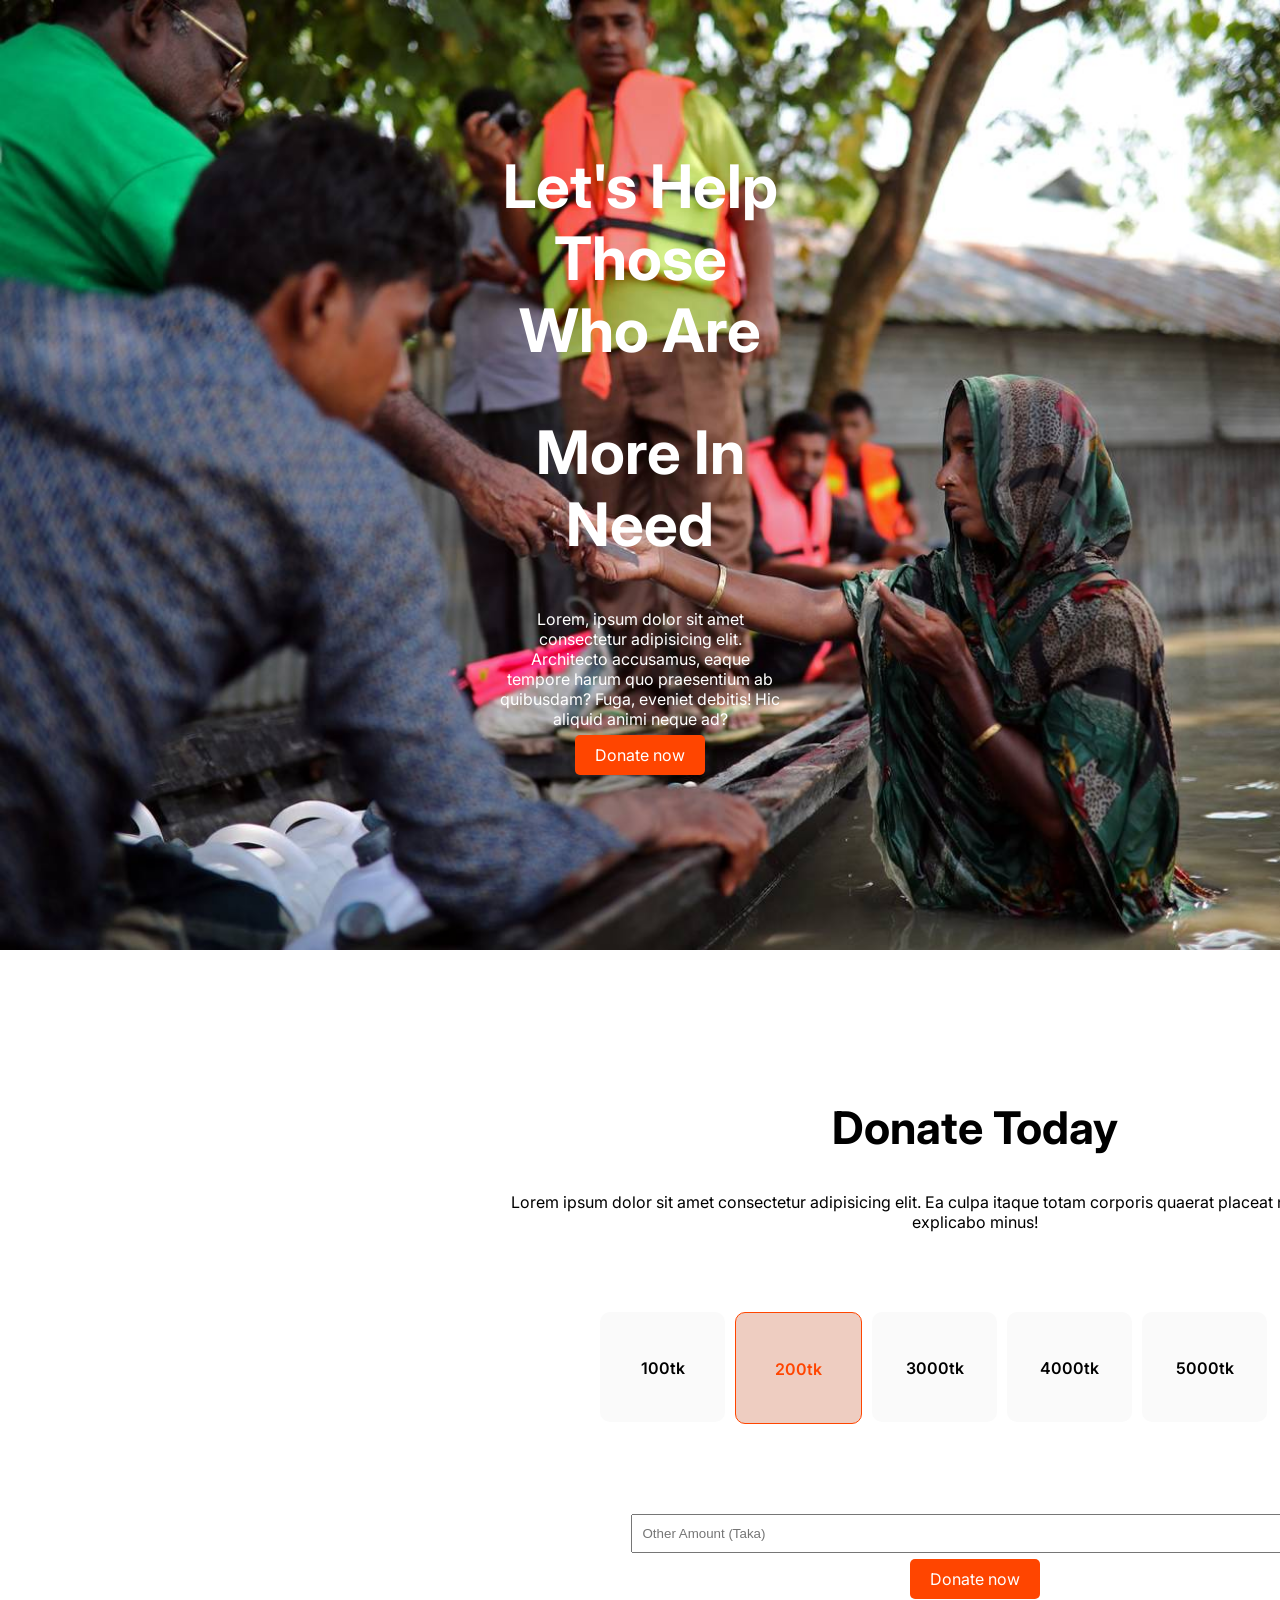
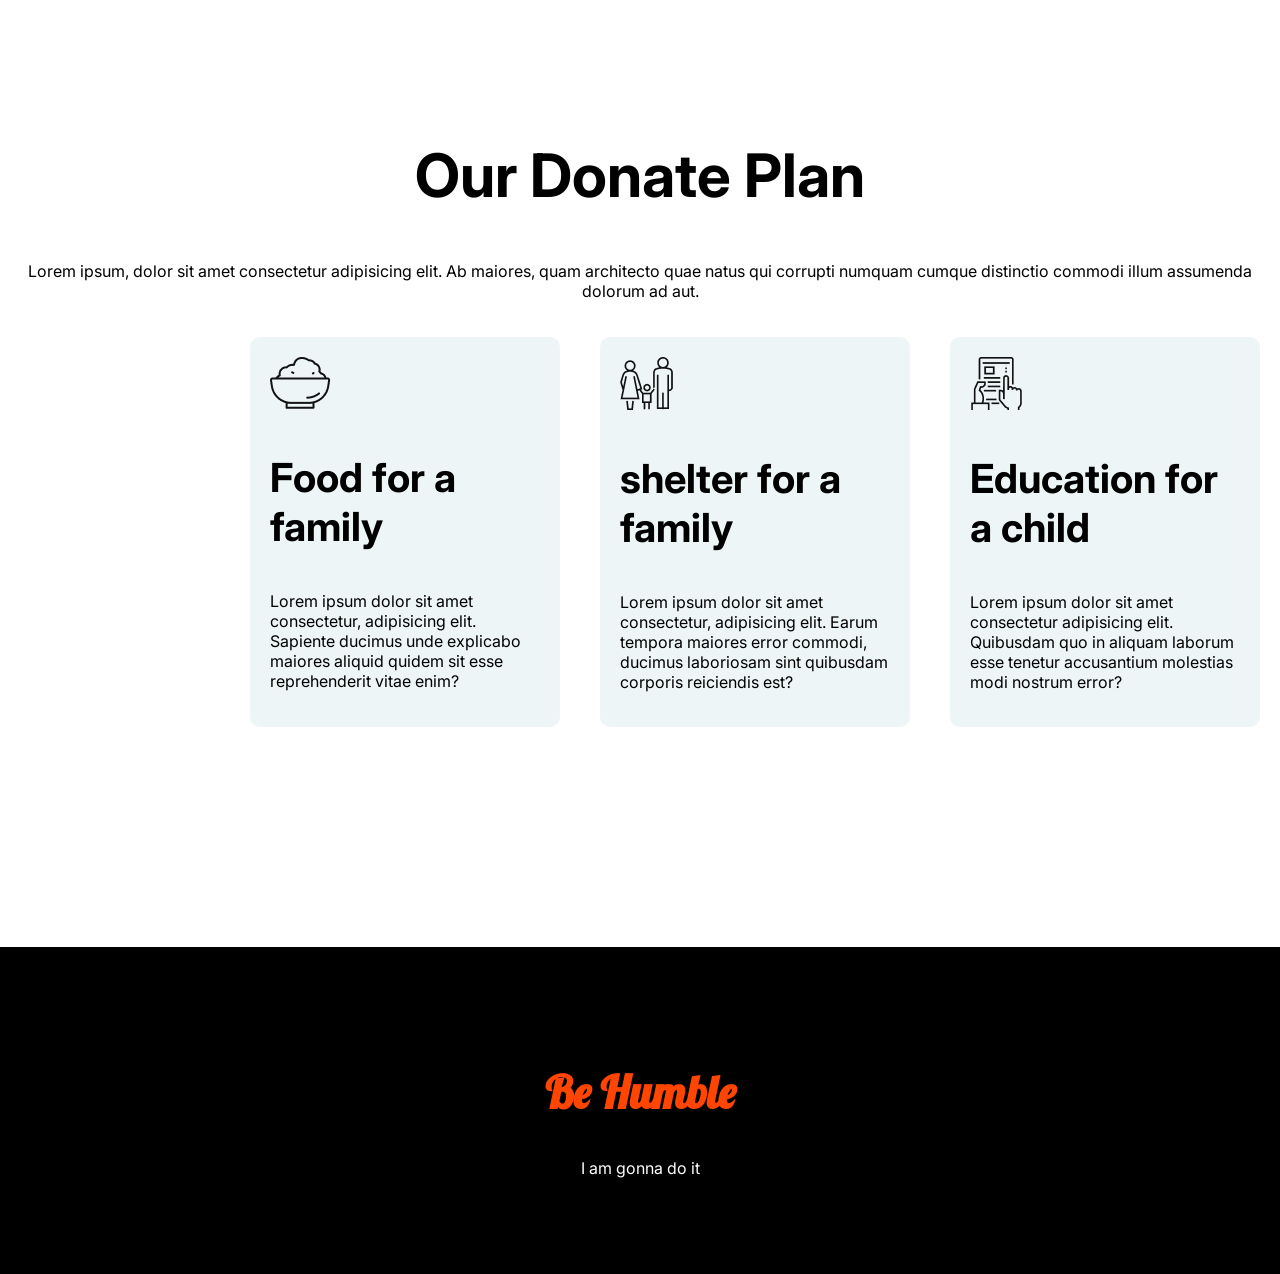
==== index.html @ 63a55d56 "almost done" ====
<!DOCTYPE html>
<html lang="en">
<head>
    <meta charset="UTF-8">
    <meta http-equiv="X-UA-Compatible" content="IE=edge">
    <meta name="viewport" content="width=device-width, initial-scale=1.0"><link rel="preconnect" href="https://fonts.googleapis.com">
    <link rel="preconnect" href="https://fonts.gstatic.com" crossorigin>
    <link href="https://fonts.googleapis.com/css2?family=Inter&display=swap" rel="stylesheet">
    <link rel="preconnect" href="https://fonts.googleapis.com">
<link rel="preconnect" href="https://fonts.gstatic.com" crossorigin>
<link href="https://fonts.googleapis.com/css2?family=Lobster&display=swap" rel="stylesheet">
    <link rel="stylesheet" href="style.css">
    <title>Donate</title>
</head>
<body>
    <section class="header-part">
        <div class="donate-area">
            <h1>
                Let's Help Those Who Are
            </h1>
            <h1>
                More In Need
            </h1>
            <p>Lorem, ipsum dolor sit amet consectetur adipisicing elit. Architecto accusamus, eaque tempore harum quo praesentium ab quibusdam? Fuga, eveniet debitis! Hic aliquid animi neque ad?</p>
            <a class="donate-button" href="">Donate now</a>
        </div>
    </section>
    <section class="donate-part">
        <div class="donate-info">
            <h2>Donate Today</h2>
            <p>Lorem ipsum dolor sit amet consectetur adipisicing elit. Ea culpa itaque totam corporis quaerat placeat nihil autem cupiditate, explicabo minus!</p>
        </div>
        <div class="donate-today">
            <div class="boxes">
                <p>100tk</p>
            </div>
            <div class="boxes" id="select-donate">
                <p>200tk</p>
            </div>
            <div class="boxes">
                <p>3000tk</p>
            </div>
            <div class="boxes">
                <p>4000tk</p>
            </div>
            <div class="boxes">
                <p>5000tk</p>
            </div>
        </div>
        <div class="donate-input">
            <p><input type="text" placeholder="Other Amount (Taka)"></p>
            <a class="donate-button" href="">Donate now</a>
        </div>
        <div>
          
        </div>
    </section>
    <section class="end-part">
      <div class="donate-plan">
        <h1>Our Donate Plan</h1>
      <p>Lorem ipsum, dolor sit amet consectetur adipisicing elit. Ab maiores, quam architecto quae natus qui corrupti numquam cumque distinctio commodi illum assumenda dolorum ad aut.</p>
      </div>
      <div class="plan-area">
        <div class="plan">
          <img src="icons/food.png" alt="">
          <h3>Food for a family</h3>
          <p>Lorem ipsum dolor sit amet consectetur, adipisicing elit. Sapiente ducimus unde explicabo maiores aliquid quidem sit esse reprehenderit vitae enim?</p>
        </div>
        <div class="plan">
          <img src="icons/shelter.png" alt="">
          <h3>shelter for a family</h3>
          <p>Lorem ipsum dolor sit amet consectetur, adipisicing elit. Earum tempora maiores error commodi, ducimus laboriosam sint quibusdam corporis reiciendis est?</p>
        </div>
        <div class="plan">
          <img src="icons/Frame-1.png" alt="">
          <h3>Education for a child</h3>
          <p>Lorem ipsum dolor sit amet consectetur adipisicing elit. Quibusdam quo in aliquam laborum esse tenetur accusantium molestias modi nostrum error?</p>
        </div>
      </div>
    </section>
    <footer>
      <h2 class="humble">Be Humble</h2>
      <p>I am gonna do it</p>
    </footer>
</body>
</html>
---- style.css ----
body{
  margin: 0;
  font-family: 'Inter', sans-serif;
}
h1{
  font-size: 60px;
}
h2{
  font-size: 45px;
}
.header-part{
  background-image: url(images/BDflood-woman.jpg);
  background-repeat: no-repeat;
  background-size: cover;
  height: 950px;
}
.donate-area{
  text-align: center;
  color: white;
  padding-top: 100px;
  padding-left: 500px;
  padding-right: 500px;
}
.donate-button{
  color: white;
  background-color: orangered;
  text-decoration: none;
  padding: 10px 20px;
  border-radius: 5px;
  margin-top: 50px;
}
.boxes{
  background-color: #FAFAFA;
  width: 125px;
  height: 80px;
  padding-top: 30px;
  text-align: center;
  margin-right: 10px;
  font-weight: 600;
  border-radius: 10px;
}
.donate-part{
  margin: 150px 500px;
  width: 950px; 
}
.donate-today{
  display: flex;
  margin-left: 100px
}
.donate-info{
  text-align: center;
  margin: 80px 0;
}
.donate-input{
  margin: 90px 0;
  text-align: center;
}
input{
  width: 70%;
  padding: 10px;
}
#select-donate{
  border: 1px solid orangered;
  background-color: rgba(236, 198, 184, 0.863);
  color: orangered;
}
.plan{
  width: 400px;
  height: 350px;
  padding: 20px;
  background-color: #4F9DA61A;
  margin: 20px;
  border-radius: 10px;
}
.donate-plan{
  text-align: center;
}
.plan-area{
  display: flex;
  margin-left: 230px;
}
.end-part{
  margin-bottom: 200px;
}
h3{
  font-size: 40px;
}
footer {
  text-align: center;
  padding: 80px;
  background-color: black;
  color: white;
}
.humble{
  color: orangered;
  font-family: 'Lobster', cursive;
}
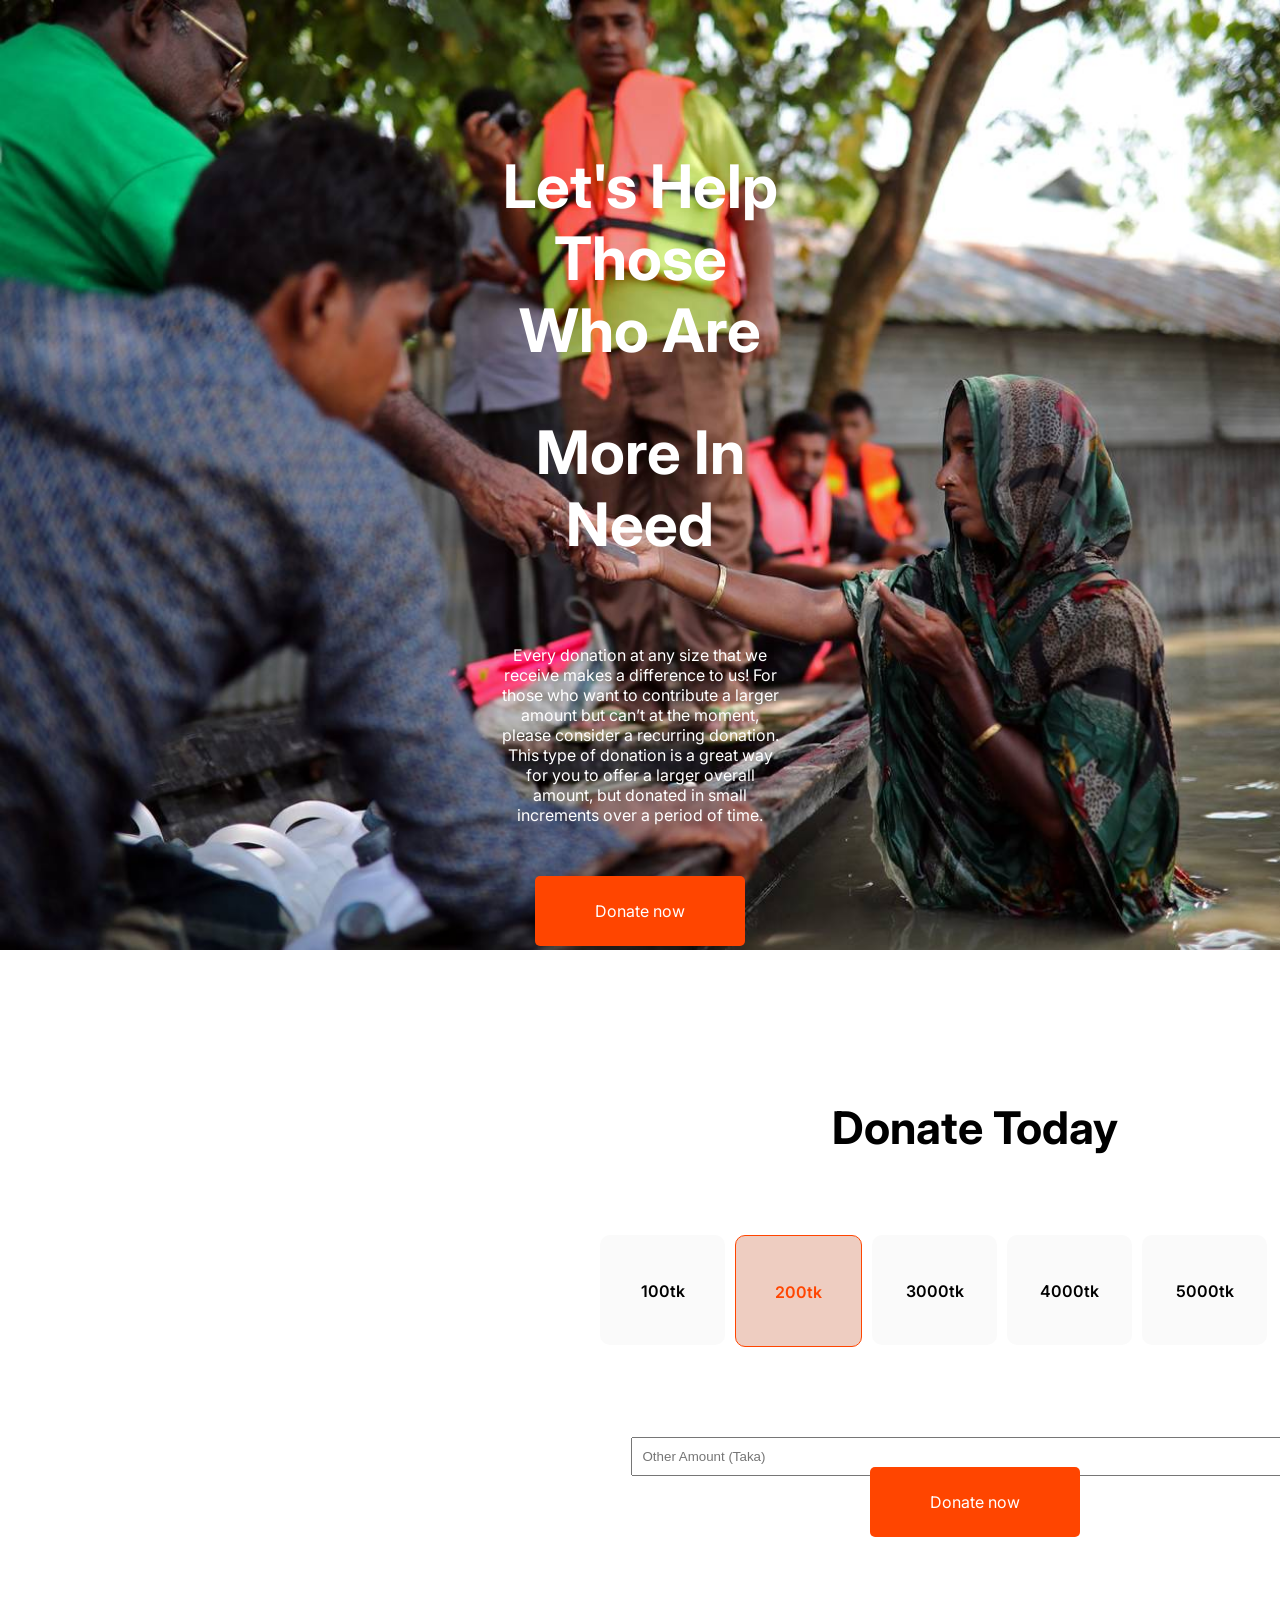
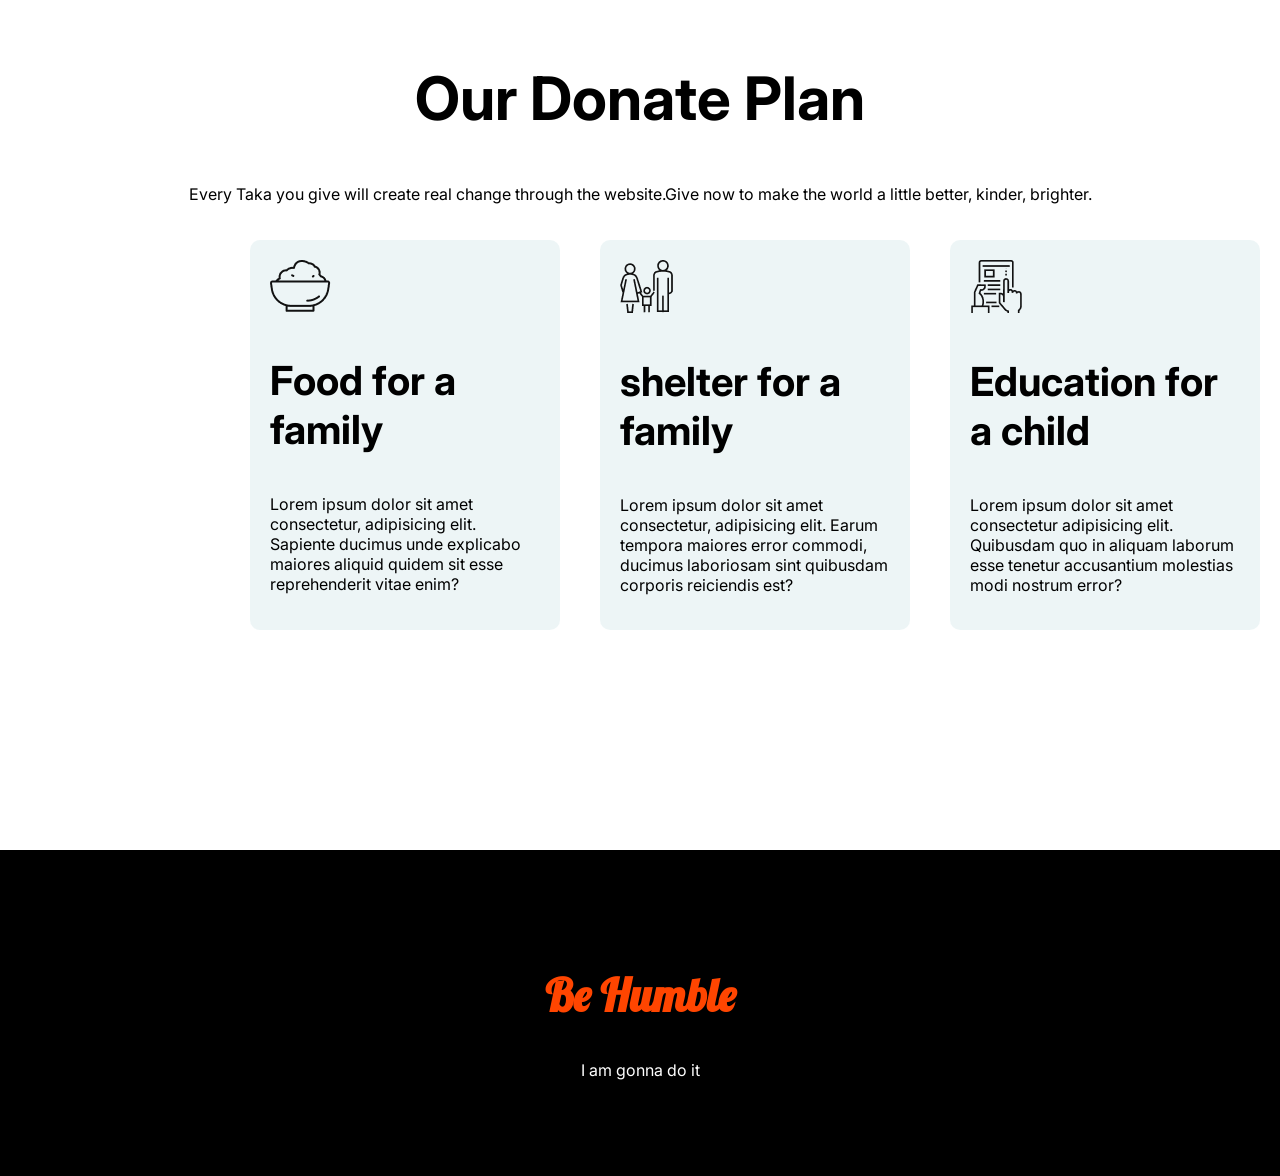
==== commit 396b6e30: "final update" ====
--- a/index.html
+++ b/index.html
@@ -20,15 +20,17 @@
             </h1>
             <h1>
                 More In Need
-            </h1>
-            <p>Lorem, ipsum dolor sit amet consectetur adipisicing elit. Architecto accusamus, eaque tempore harum quo praesentium ab quibusdam? Fuga, eveniet debitis! Hic aliquid animi neque ad?</p>
+            </h1> <br>
+            <p>Every donation at any size that we receive makes a difference to us! For those who want to contribute a larger amount but can’t at the moment, please consider a recurring donation. This type of donation is a great way for you to offer a larger overall amount, but donated in small increments over a period of time.</p> <br>
+            <br>
+            <br>
             <a class="donate-button" href="">Donate now</a>
         </div>
     </section>
     <section class="donate-part">
         <div class="donate-info">
             <h2>Donate Today</h2>
-            <p>Lorem ipsum dolor sit amet consectetur adipisicing elit. Ea culpa itaque totam corporis quaerat placeat nihil autem cupiditate, explicabo minus!</p>
+            <p></p>
         </div>
         <div class="donate-today">
             <div class="boxes">
@@ -58,7 +60,7 @@
     <section class="end-part">
       <div class="donate-plan">
         <h1>Our Donate Plan</h1>
-      <p>Lorem ipsum, dolor sit amet consectetur adipisicing elit. Ab maiores, quam architecto quae natus qui corrupti numquam cumque distinctio commodi illum assumenda dolorum ad aut.</p>
+      <p>Every Taka you give will create real change through the website.Give now to make the world a little better, kinder, brighter.</p>
       </div>
       <div class="plan-area">
         <div class="plan">
--- a/style.css
+++ b/style.css
@@ -25,9 +25,9 @@
   color: white;
   background-color: orangered;
   text-decoration: none;
-  padding: 10px 20px;
+  padding: 25px 60px;
   border-radius: 5px;
-  margin-top: 50px;
+  margin-top: 200px;
 }
 .boxes{
   background-color: #FAFAFA;
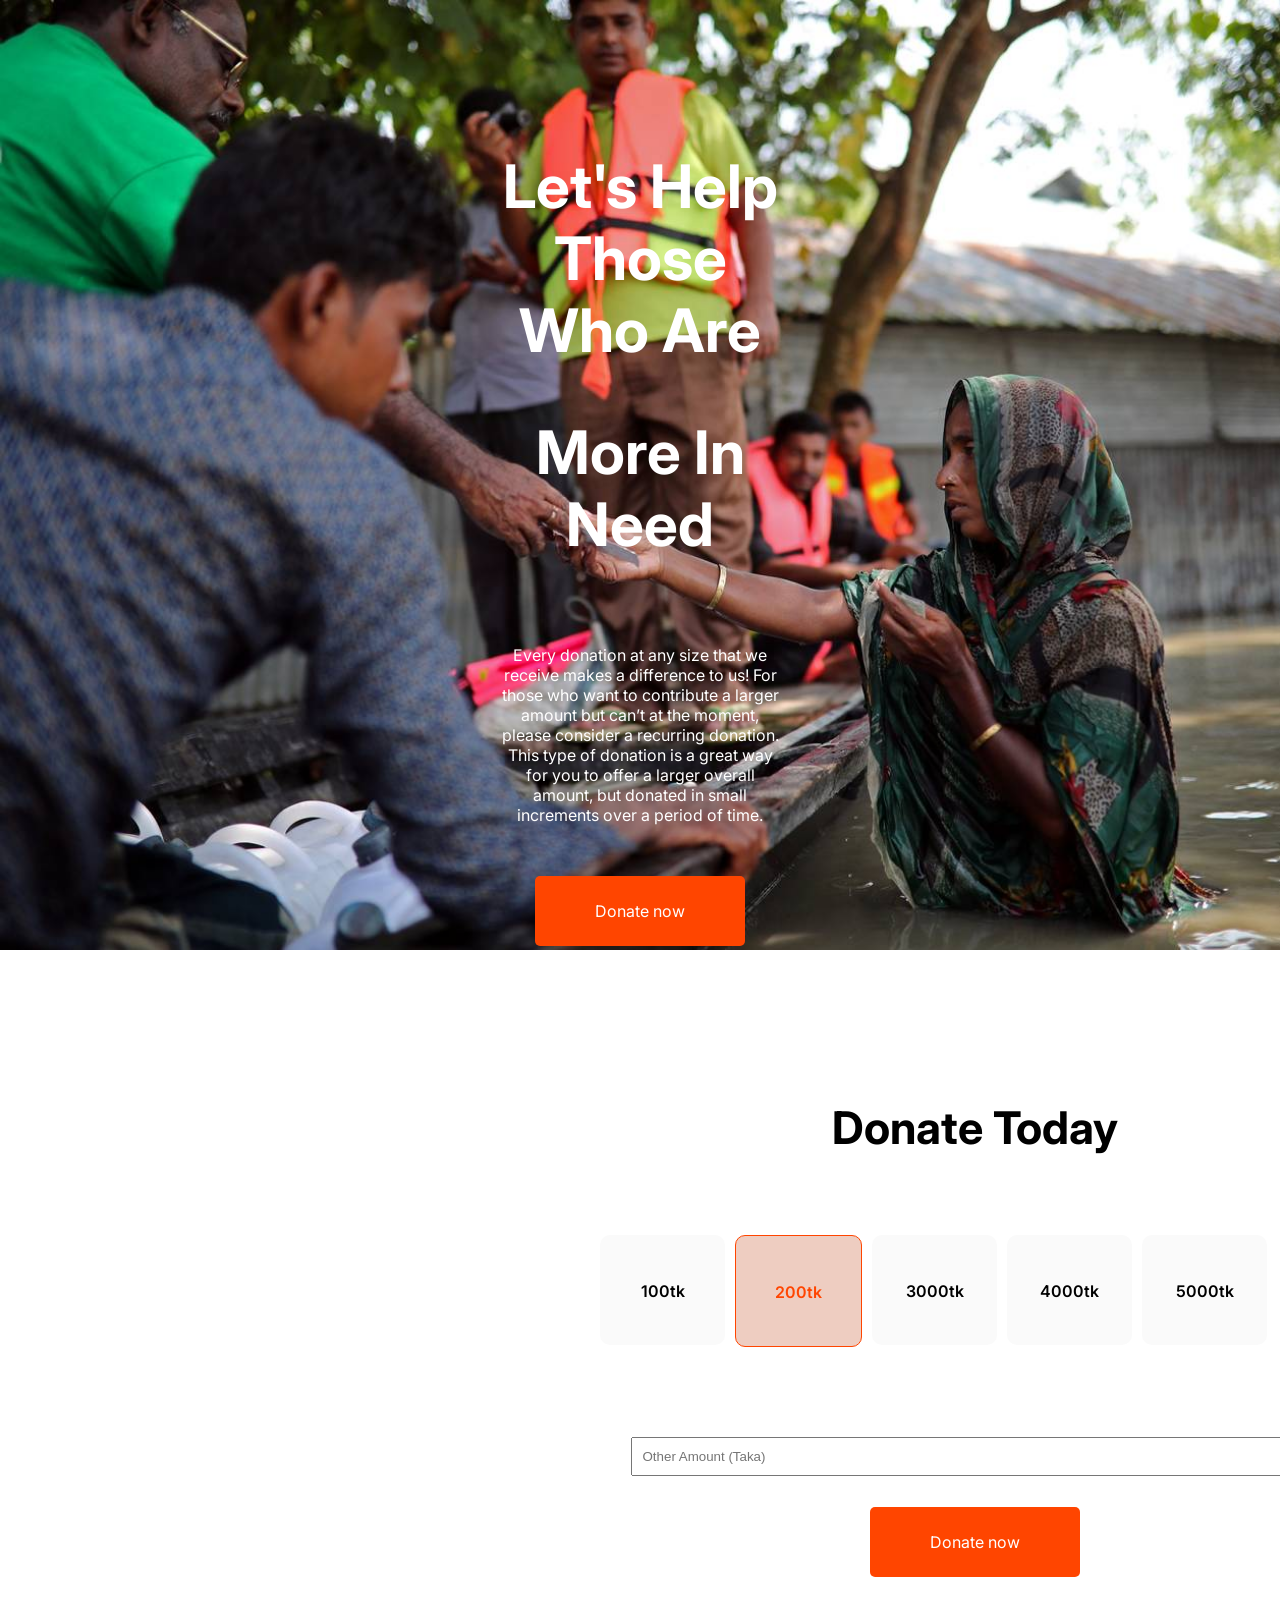
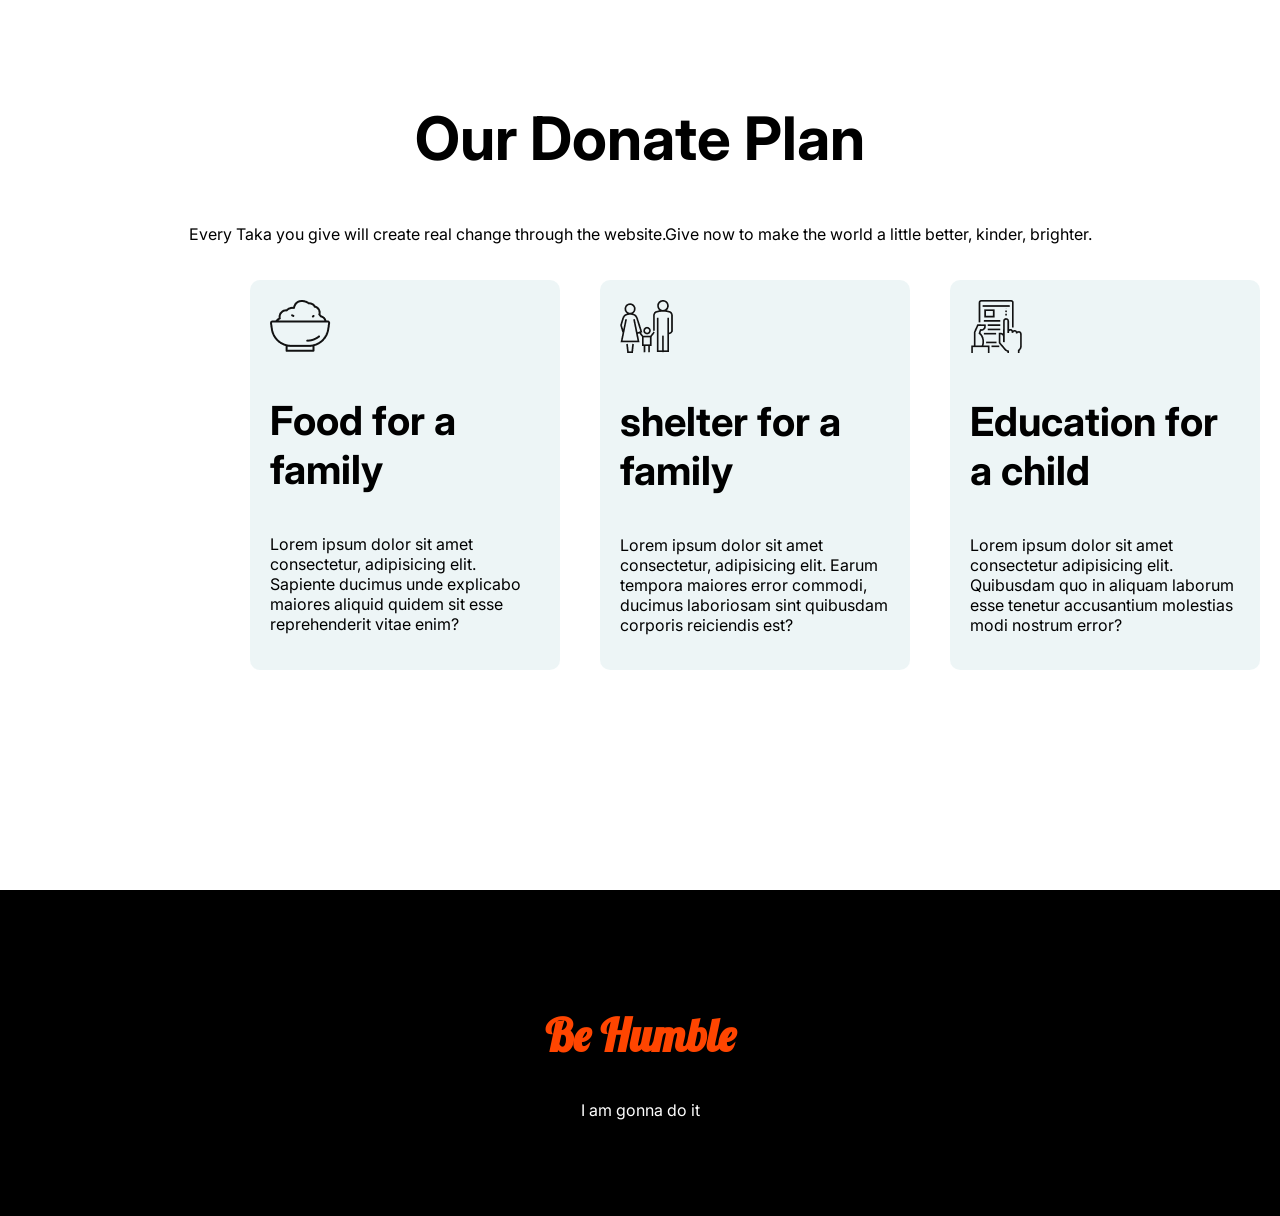
==== commit a1b5ca30: "done" ====
--- a/index.html
+++ b/index.html
@@ -50,7 +50,8 @@
             </div>
         </div>
         <div class="donate-input">
-            <p><input type="text" placeholder="Other Amount (Taka)"></p>
+            <p><input type="text" placeholder="Other Amount (Taka)"></p> <br>
+            <br>
             <a class="donate-button" href="">Donate now</a>
         </div>
         <div>
